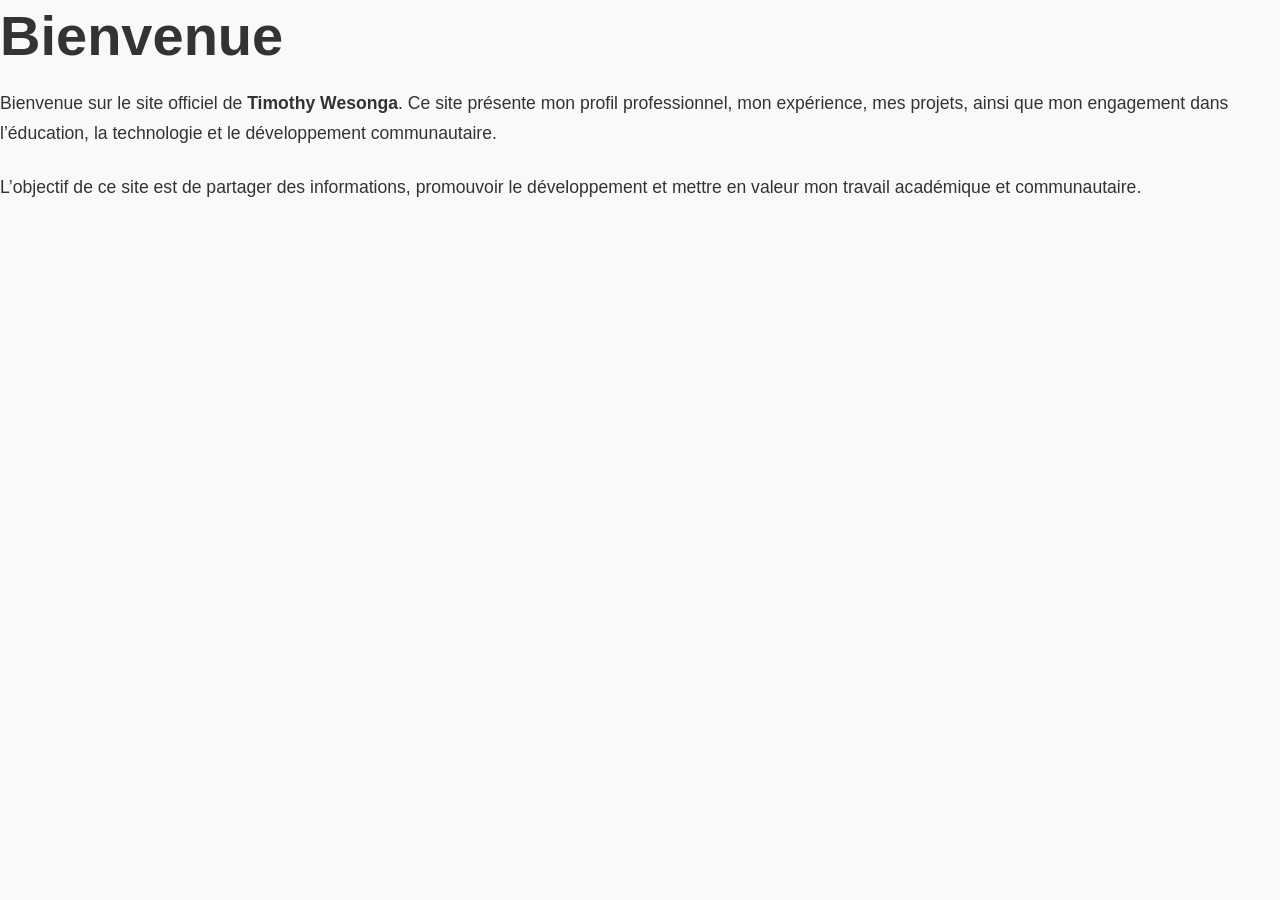
==== fr/index.html @ 4a637038 "Create index.html" ====
<!DOCTYPE html>
<html lang="fr">
<head>
  <meta charset="UTF-8">
  <title>Français | Timothy Wesonga</title>
  <link rel="stylesheet" href="../styles.css">
</head>
<body>

  <h1>Bienvenue</h1>

  <p>
    Bienvenue sur le site officiel de <strong>Timothy Wesonga</strong>.
    Ce site présente mon profil professionnel, mon expérience,
    mes projets, ainsi que mon engagement dans l’éducation,
    la technologie et le développement communautaire.
  </p>

  <p>
    L’objectif de ce site est de partager des informations,
    promouvoir le développement et mettre en valeur mon travail
    académique et communautaire.
  </p>

</body>
</html>
---- styles.css ----
/* Base Styles and Variables */
:root {
    --primary-color: #4361ee;
    --secondary-color: #3a0ca3;
    --accent-color: #4cc9f0;
    --text-color: #333;
    --light-text: #f8f9fa;
    --dark-bg: #0d1b2a;
    --light-bg: #f8f9fa;
    --gray-bg: #e9ecef;
    --transition: all 0.3s ease;
    --shadow: 0 5px 15px rgba(0, 0, 0, 0.1);
    --border-radius: 8px;
}

* {
    margin: 0;
    padding: 0;
    box-sizing: border-box;
}

html {
    scroll-behavior: smooth;
}

body {
    font-family: 'Poppins', sans-serif;
    line-height: 1.7;
    color: var(--text-color);
    background-color: var(--light-bg);
    overflow-x: hidden;
}

/* Custom Cursor */
.cursor {
    position: fixed;
    width: 10px;
    height: 10px;
    border-radius: 50%;
    background-color: var(--primary-color);
    pointer-events: none;
    z-index: 9999;
    transform: translate(-50%, -50%);
    transition: width 0.2s, height 0.2s;
    mix-blend-mode: difference;
}

.cursor-follower {
    position: fixed;
    width: 30px;
    height: 30px;
    border-radius: 50%;
    border: 1px solid var(--primary-color);
    pointer-events: none;
    z-index: 9998;
    transform: translate(-50%, -50%);
    transition: 0.1s ease;
    mix-blend-mode: difference;
}

/* Typography */
h1, h2, h3, h4, h5, h6 {
    font-weight: 700;
    line-height: 1.3;
    margin-bottom: 1rem;
}

h1 {
    font-size: 3.5rem;
    color: var(--text-color);
}

h2 {
    font-size: 2.5rem;
    color: var(--secondary-color);
}

h3 {
    font-size: 1.5rem;
    color: var(--primary-color);
}

p {
    margin-bottom: 1.5rem;
    font-size: 1.1rem;
}

a {
    text-decoration: none;
    color: var(--primary-color);
    transition: var(--transition);
}

a:hover {
    color: var(--secondary-color);
}

/* Buttons */
.btn {
    display: inline-block;
    padding: 12px 24px;
    border-radius: var(--border-radius);
    font-weight: 700;
    text-align: center;
    cursor: pointer;
    transition: var(--transition);
    border: none;
    font-size: 1rem;
}

.primary-btn {
    background-color: var(--primary-color);
    color: var(--light-text);
}

.primary-btn:hover {
    background-color: var(--secondary-color);
    color: var(--light-text);
    transform: translateY(-3px);
    box-shadow: var(--shadow);
}

.secondary-btn {
    background-color: transparent;
    color: var(--primary-color);
    border: 2px solid var(--primary-color);
}

.secondary-btn:hover {
    background-color: var(--primary-color);
    color: var(--light-text);
    transform: translateY(-3px);
    box-shadow: var(--shadow);
}

/* Layout */
.section-header {
    text-align: center;
    margin-bottom: 3rem;
}

.underline {
    height: 4px;
    width: 60px;
    background: linear-gradient(to right, var(--primary-color), var(--accent-color));
    margin: 0 auto;
    border-radius: 2px;
}

section {
    padding: 6rem 0;
}

.container {
    max-width: 1200px;
    margin: 0 auto;
    padding: 0 2rem;
}

/* Navigation */
header {
    position: fixed;
    top: 0;
    left: 0;
    width: 100%;
    z-index: 1000;
    background-color: rgba(255, 255, 255, 0.95);
    box-shadow: 0 2px 10px rgba(0, 0, 0, 0.1);
    backdrop-filter: blur(10px);
}

nav {
    display: flex;
    justify-content: space-between;
    align-items: center;
    padding: 1.5rem 5%;
    max-width: 1400px;
    margin: 0 auto;
}

.logo {
    font-size: 1.8rem;
    font-weight: 900;
}

.logo-text {
    color: var(--text-color);
}
.logo-text {
    background-color: var(--primary-color); /* Use primary color */
    color: var(--light-text);               /* White text for contrast */
    padding: 0.3rem 0.6rem;                 /* Small padding */
    border-radius: 5px;                     /* Rounded corners */
    display: inline-block;                  /* Proper padding effect */
    font-weight: 700;                       /* Optional: make logo text bold */
}

.nav-links {
    display: flex;
    list-style: none;
}

.nav-links li {
    margin-left: 2rem;
}

.nav-link {
    color: var(--text-color);
    font-weight: 500;
    position: relative;
    padding: 0.5rem 0;
}

.nav-link::after {
    content: '';
    position: absolute;
    bottom: 0;
    left: 0;
    width: 0;
    height: 2px;
    background: linear-gradient(to right, var(--primary-color), var(--accent-color));
    transition: var(--transition);
}

.nav-link:hover::after,
.nav-link.active::after {
    width: 100%;
}

.menu-toggle {
    display: none;
    flex-direction: column;
    cursor: pointer;
}

.bar {
    width: 25px;
    height: 3px;
    background-color: var(--text-color);
    margin: 3px 0;
    transition: var(--transition);
}

/* Hero Section */

/* Hero Name Styling */
.hero-name {
    font-size: 3rem;         /* make it bigger */
    font-weight: 800;        /* make it bold */
    color: var(--primary-color); /* stand out from background */
    margin-bottom: 1rem;
    line-height: 1.2;
    text-align: left;
}

/* Responsive adjustments */
@media (max-width: 1024px) {
    .hero-name {
        font-size: 2.8rem;
        text-align: center;
    }
}

@media (max-width: 768px) {
    .hero-name {
        font-size: 2.4rem;
    }
}

@media (max-width: 480px) {
    .hero-name {
        font-size: 2rem;
    }
}
.hero {
    min-height: 100vh;
    display: flex;
    align-items: center;
    justify-content: space-between;
    padding: 0 5%;
    max-width: 1400px;
    margin: 0 auto;
    padding-top: 10rem;
}

.hero-content {
    flex: 1;
    padding-right: 2rem;
}

.animate-text {
    opacity: 0;
    transform: translateY(20px);
    animation: fadeInUp 1s forwards 0.5s;
}

.roles {
    height: 40px;
    overflow: hidden;
    margin-bottom: 2rem;
}

.role-wrapper {
    animation: slideRoles 14s infinite;
}

.role {
    display: block;
    height: 40px;
    line-height: 40px;
    font-size: 1.5rem;
    font-weight: 500;
    color: var(--accent-color);
}

.hero-description {
    font-size: 1.2rem;
    margin-bottom: 2rem;
    opacity: 0;
    transform: translateY(20px);
    animation: fadeInUp 1s forwards 0.8s;
}

.cta-buttons {
    display: flex;
    gap: 1rem;
    opacity: 0;
    transform: translateY(20px);
    animation: fadeInUp 1s forwards 1.1s;
}

.hero-image {
    flex: 1;
    position: relative;
    display: flex;
    justify-content: center;
    align-items: center;
}

.shape {
    position: absolute;
    width: 400px;
    height: 400px;
    background: linear-gradient(45deg, var(--primary-color), var(--accent-color));
    border-radius: 30% 70% 70% 30% / 30% 30% 70% 70%;
    animation: morphShape 10s infinite;
    opacity: 0.2;
}

.image-container {
    position: relative;
    z-index: 2;
    width: 250px;
    height: 250px;
    border-radius: 50%;
    overflow: hidden;
    box-shadow: var(--shadow);
    border: 5px solid white;
     margin: 0 auto;         /* center if needed */
}

.profile-image {
    width: 100%;
    height: 100%;
    object-fit: cover;
}

.floating-badge {
    position: absolute;
    background-color: white;
    padding: 0.8rem 1.2rem;
    border-radius: var(--border-radius);
    box-shadow: var(--shadow);
    display: flex;
    align-items: center;
    gap: 0.5rem;
    z-index: 3;
}

.floating-badge i {
    color: var(--primary-color);
}

.education {
    top: 10%;
    right: 5%;
    animation: float 3s infinite;
}

.experience {
    bottom: 10%;
    left: 5%;
    animation: float 3s infinite reverse;
}

/* ABOUT SECTION FIX — Fits Perfectly on All Screens */
.about-container {
    max-height: 150px;
    overflow-y: auto;         /* add vertical scroll */
    padding-right: 0.5rem;
}
.about-content {
    display: flex;
    align-items: flex-start;
    justify-content: space-between;
    gap: 3rem;
    max-width: 1200px;
    margin: 0 auto;
    padding: 2rem;
    flex-wrap: wrap; /* allows stacking on smaller screens */
}

/* Text Width Balanced */
.about-text {
    flex: 1 1 55%;
    font-size: 1.35rem;
    line-height: 1.8;
    color: var(--text-color);
}

/* Image Balanced */
.about-image {
    flex: 1 1 35%;
    max-width: 400px;
    border-radius: var(--border-radius);
    overflow: hidden;
    box-shadow: var(--shadow);
    transform: rotate(3deg);
    transition: var(--transition);
}

/* Rotation effect on hover */
.about-image:hover {
    transform: rotate(0deg);
}

.about-image img {
    width: 100%;
    height: auto;
    display: block;
}

/* Responsive Behavior */
@media (max-width: 992px) {
    .about-content {
        flex-direction: column;
        text-align: center;
    }

    .about-text {
        flex: 1 1 100%;
        text-align: left;
    }

    .about-image {
        margin: 3rem auto;
        transform: rotate(0deg);
        max-width: 350px;
    }
}

@media (max-width: 700px) {
    .about-text {
        font-size: 1.20rem;
    }

    .about-image {
        max-width: 300px;
    }
}

/* Expertise Section */
.expertise-grid {
    display: grid;
    grid-template-columns: repeat(auto-fill, minmax(300px, 1fr));
    gap: 2rem;
    max-width: 1200px;
    margin: 0 auto;
    padding: 0 2rem;
}

.expertise-card {
    background-color: white;
    padding: 2rem;
    border-radius: var(--border-radius);
    box-shadow: var(--shadow);
    transition: var(--transition);
    position: relative;
    overflow: hidden;
    z-index: 1;
}

.expertise-card::before {
    content: '';
    position: absolute;
    top: 0;
    left: 0;
    width: 100%;
    height: 100%;
    background: linear-gradient(3deg, var(--primary-color), var(--accent-color));
    z-index: -1;
    transform: scaleY(0);
    transform-origin: bottom;
    transition: transform 0.3s;
}

.expertise-card:hover {
    transform: translateY(-10px);
}

.expertise-card:hover::before {
    transform: scaleY(1);
}

.expertise-card:hover h3,
.expertise-card:hover p {
    color: white;
}

.expertise-card:hover .expertise-icon {
    background-color: white;
    color: var(--primary-color);
}

.expertise-icon {
    width: 60px;
    height: 60px;
    background-color: var(--gray-bg);
    border-radius: 50%;
    display: flex;
    align-items: center;
    justify-content: center;
    margin-bottom: 1.5rem;
    transition: var(--transition);
}

.expertise-icon i {
    font-size: 1.5rem;
    color: var(--primary-color);
    transition: var(--transition);
}

.expertise-card h3 {
    margin-bottom: 1rem;
    transition: var(--transition);
}

.expertise-card p {
    margin-bottom: 0;
    transition: var(--transition);
}

/* Projects Section */ PROJECT SECTION
.hero-image {
    flex: 1;
    position: relative;
    display: flex;
    justify-content: center;
    align-items: center;
    min-width: 300px;  /* ensures container does not collapse */
}

.image-container {
    position: relative;
    z-index: 10; /* higher than .shape */
    width: 350px;
    height: 350px;
    border-radius: 50%;
    overflow: hidden;
    box-shadow: var(--shadow);
    border: 5px solid white;
}

.profile-image {
    width: 100%;
    height: 100%;
    object-fit: cover;
    display: block;
}
@media (max-width: 1024px) {
    .image-container {
        width: 200px;
        height: 200px;
    }
}

@media (max-width: 768px) {
    .image-container {
        width: 180px;
        height: 180px;
    }
}

@media (max-width: 480px) {
    .image-container {
        width: 150px;
        height: 150px;
    }
}

.shape {
    position: absolute;
    width: 400px;
    height: 400px;
    background: linear-gradient(45deg, var(--primary-color), var(--accent-color));
    border-radius: 30% 70% 70% 30% / 30% 30% 70% 70%;
    animation: morphShape 10s infinite;
    opacity: 0.15; /* lower opacity so image is visible */
    z-index: 1;    /* behind the image */
}

.project-filters {
    display: flex;
    justify-content: center;
    flex-wrap: wrap;
    gap: 1rem;
    margin-bottom: 3rem;
}

.filter-btn {
    padding: 0.5rem 1.5rem;
    background-color: var(--gray-bg);
    border: none;
    border-radius: 30px;
    cursor: pointer;
    font-weight: 500;
    transition: var(--transition);
}

.filter-btn.active,
.filter-btn:hover {
    background-color: var(--primary-color);
    color: white;
}

.projects-grid {
    display: grid;
    grid-template-columns: repeat(auto-fill, minmax(350px, 1fr));
    gap: 2rem;
    max-width: 1200px;
    margin: 0 auto;
    padding: 0 2rem;
}

.project-card {
    background-color: white;
    border-radius: var(--border-radius);
    overflow: hidden;
    box-shadow: var(--shadow);
    transition: var(--transition);
}

.project-card:hover {
    transform: translateY(-10px);
    box-shadow: 0 15px 30px rgba(0, 0, 0, 0.15);
}

.project-image {
    height: 200px;
    overflow: hidden;
}

.project-image img {
    width: 100%;
    height: 100%;
    object-fit: cover;
    transition: transform 0.5s;
}

.project-card:hover .project-image img {
    transform: scale(1.1);
}

.project-content {
    padding: 1.5rem;
}

.project-tags {
    display: flex;
    flex-wrap: wrap;
    gap: 0.5rem;
    margin: 1rem 0;
}

.tag {
    background-color: var(--gray-bg);
    padding: 0.3rem 0.8rem;
    border-radius: 20px;
    font-size: 0.8rem;
}

.project-link {
    display: inline-flex;
    align-items: center;
    gap: 0.5rem;
    font-weight: 600;
    margin-top: 1rem;
}

.project-link i {
    transition: transform 0.3s;
}

.project-link:hover i {
    transform: translateX(5px);
}

.projects-cta {
    text-align: center;
    margin-top: 3rem;
}

/* Make project card images fit properly */
.project-image {
    width: 100%;
    height: 180px;               /* fixed card height */
    display: flex;
    align-items: center;
    justify-content: center;
    overflow: hidden;            /* prevent overflow */
    border-radius: var(--border-radius);
    background-color: #fff;      /* optional: clean background */
}

.project-image img {
    width: 100%;
    height: 100%;
    object-fit: contain;        /* preserve full image within container */
    object-position: center;
}
@media (max-width: 768px) {
    .project-image {
        height: 140px;   /* slightly smaller on phones */
    }
}


/* Publications Section */
.publications-list {
    max-width: 900px;
    margin: 0 auto;
    padding: 0 2rem;
}

.publication-item {
    display: flex;
    margin-bottom: 2.5rem;
    background-color: white;
    border-radius: var(--border-radius);
    overflow: hidden;
    box-shadow: var(--shadow);
    transition: var(--transition);
}

.publication-item:hover {
    transform: translateX(10px);
    box-shadow: 0 10px 20px rgba(0, 0, 0, 0.1);
}

.publication-year {
    background-color: var(--primary-color);
    color: white;
    padding: 2.5rem 1.5rem;
    font-size: 1.5rem;
    font-weight: 700;
    display: flex;
    align-items: center;
    justify-content: center;
    min-width: 120px;
}
.publication-content {
    padding: 1.5rem;
    flex: 1;
}

.publication-journal {
    color: var(--primary-color);
    font-style: italic;
    margin-bottom: 0.5rem;
}

.publication-abstract {
    margin-bottom: 1rem;
}

.publication-link {
    display: inline-flex;
    align-items: center;
    gap: 0.5rem;
    font-weight: 600;
}

.publication-link i {
    transition: transform 0.3s;
}

.publication-link:hover i {
    transform: translateX(5px);
}

.publications-cta {
    text-align: center;
    margin-top: 3rem;
}
/* Contact Section */
.contact-container {
    display: flex;
    gap: 4rem;
    max-width: 1200px;
    margin: 0 auto;
    padding: 0 2rem;
}

.contact-info,
.contact-form {
    flex: 1;
}

.contact-details {
    margin: 2rem 0;
}

.contact-item {
    display: flex;
    align-items: center;
    gap: 1rem;
    margin-bottom: 1rem;
}

.contact-item i {
    width: 40px;
    height: 40px;
    background-color: var(--gray-bg);
    border-radius: 50%;
    display: flex;
    align-items: center;
    justify-content: center;
    color: var(--primary-color);
}

.social-link {
    display: inline-flex;
    align-items: center;
    gap: 0.5rem; /* space between icon and text */
    text-decoration: none;
    color: var(--primary-color);
    transition: var(--transition);
}

.social-link i {
    font-size: 1.2rem;
}

/* Optional hover effect */
.social-link:hover {
    color: var(--secondary-color);
}

.form-group {
    margin-bottom: 1.5rem;
}

label {
    display: block;
    margin-bottom: 0.5rem;
    font-weight: 500;
}

input,
textarea {
    width: 100%;
    padding: 0.8rem;
    border: 1px solid #ddd;
    border-radius: var(--border-radius);
    font-family: inherit;
    transition: var(--transition);
}

input:focus,
textarea:focus {
    outline: none;
    border-color: var(--primary-color);
    box-shadow: 0 0 0 2px rgba(67, 97, 238, 0.2);
}

/* ===== Gallery Section ===== */
/* Gallery Header Styling */
.gallery-header {
    text-align: center;
    margin-bottom: 2rem;
    background: linear-gradient(90deg, #1e3c72, #2a5298); /* smooth blue gradient */
    padding: 1.5rem 1rem;
    border-radius: 12px;
    color: white; /* text color */
    box-shadow: 0 5px 15px rgba(0,0,0,0.2);
}

.gallery-header h2 {
    font-size: 2rem;
    margin-bottom: 0.5rem;
    font-weight: 700;
    color: #ffffff; /* white */
    text-shadow: 1px 1px 2px rgba(0,0,0,0.3);
}

.gallery-header p {
    font-size: 1.1rem;
    color: #e0e7ff; /* lighter blue for paragraph */
    max-width: 700px;
    margin: 0 auto;
    line-height: 1.5;
}
#gallery {
  padding: 40px 16px;
  background-color: #f8f9fa;
  text-align: center;
}

.gallery-header h2 {
  font-size: 2rem;
  margin-bottom: 8px;
  color: #333;
}

.gallery-header p {
  max-width: 720px;
  margin: 0 auto 20px;
  color: #555;
}

.graduation-slider {
  overflow: hidden;
  position: relative;
  width: 90%;
  max-width: 1000px;
  margin: 20px auto;
  border-radius: 12px;
}

.slide-track {
  display: flex;
  width: calc(300px * 42); /* 21 images * 2 repeated = 42 */
  animation: scroll 25s linear infinite; /* 2 sec per image ~ 4s per original image */
}

.slide-track img {
  width: 250px;
  height: 289px;
  object-fit: cover;
  margin-right: 12px;
  border-radius: 12px;
  background-color: #f8f9fa; /* optional: adds background for empty space */
}

@keyframes scroll {
  0% { transform: translateX(0); }
  100% { transform: translateX(-50%); } /* scroll half the track for continuous effect */
}

/* Footer */
/* ===============================
   Language Drop-up (Professional)
   =============================== */

.language-dropup {
  position: relative;
  display: inline-block;
  font-family: Arial, Helvetica, sans-serif;
}

/* Drop-up button */
.dropup-btn {
  background-color: #fff;
  border: 1px solid #ccc;
  padding: 8px 14px;
  cursor: pointer;
  border-radius: 6px;
  font-size: 14px;
  color: maroon; /* Language text in maroon */
  display: flex;
  align-items: center;
  gap: 6px;
}

/* Arrow indicator */
.dropup-btn::after {
  content: " ▲";
  font-size: 0.7em;
  color: maroon;
}

/* Drop-up menu */
.dropup-content {
  display: none;
  position: absolute;
  bottom: 100%; /* Menu opens upwards */
  left: 0;
  background-color: #fff;
  min-width: 160px;
  margin: 6px 0 0;
  padding: 0;
  list-style: none;
  border-radius: 6px;
  border: 1px solid #ccc;
  box-shadow: 0 8px 16px rgba(0, 0, 0, 0.15);
  z-index: 1000;
}

/* Language items */
.dropup-content .lang-item a {
  display: block;
  padding: 10px 14px;
  text-decoration: none;
  font-size: 14px;
  color: maroon; /* Language text in maroon */
}

/* Hover effect */
.dropup-content .lang-item a:hover {
  background-color: #f5f5f5;
}

/* Show drop-up on hover */
.language-dropup:hover .dropup-content {
  display: block;
}

/* ===============================
   Card / Section Styling
   =============================== */

.card {
  border: 1px solid #ccc;
  padding: 16px;
  border-radius: 8px;
  background-color: #fff;
}

/* ===============================
   Responsive Adjustments
   =============================== */

@media (max-width: 600px) {
  .bottom-lang {
    flex-wrap: wrap;
    gap: 8px;
  }
}


/* Bottom Layer */
.bottom-layer {
  position: relative;
  width: 100%;
  background: linear-gradient(90deg, #1b2f57, #264a87);
  color: #fff;
  padding: 14px 20px;
  font-size: 14px;
}

/* Content Layout */
.bottom-content {
  max-width: 1200px;
  margin: auto;
  display: flex;
  justify-content: space-between;
  align-items: center;
  flex-wrap: wrap;
}

/* Scroll To Top Button */
#scrollTopBtn {
  position: fixed;
  bottom: 20px;
  right: 20px;
  background: #2f80ed;
  color: #fff;
  border: none;
  border-radius: 12px;
  width: 48px;
  height: 48px;
  font-size: 20px;
  cursor: pointer;
  display: none;
  box-shadow: 0 6px 18px rgba(0,0,0,0.3);
  transition: transform 0.3s, background 0.3s;
}

#scrollTopBtn:hover {
  background: #1c5fd4;
  transform: translateY(-4px);
}

/* Mobile Responsive */
@media (max-width: 768px) {
  .bottom-content {
    flex-direction: column;
    gap: 6px;
    text-align: center;
  }
}

footer {
    background-color: var(--dark-bg);
    color: var(--light-text);
    padding: 4rem 0 0;
}
.footer-bottom {
    text-align: center;         /* center the text */
    padding: 1.2rem 0;          /* vertical spacing */
    background-color: #0d1b2a;  /* match footer background */
    color: #FFFFFF;             /* footer text color */
    font-size: 1.15rem;
    opacity: 1.5;
    width: 100%;                /* ensure it spans full width */
    margin-top: 1.3rem;           /* optional spacing from above content */
}
@media (max-width: 768px) {
    .footer-bottom {
        font-size: 1.2rem;
    }
}

.footer-content {
    display: flex;
    justify-content: space-between;
    flex-wrap: wrap;
    gap: 2rem;
    max-width: 1200px;
    margin: 0 auto;
    padding: 0 2rem;
}

.footer-logo p {
    margin-top: 1rem;
    opacity: 0.8;
}

.footer-links h4,
.footer-newsletter h4 {
    color: white;
    margin-bottom: 1.5rem;
    position: relative;
    display: inline-block;
}

.footer-links h4::after,
.footer-newsletter h4::after {
    content: '';
    position: absolute;
    bottom: -5px;
    left: 0;
    width: 50px;
    height: 2px;
    background-color: var(--primary-color);
}

.footer-links ul {
    list-style: none;
}

.footer-links li {
    margin-bottom: 0.8rem;
}

.footer-links a {
    color: var(--light-text);
    opacity: 0.8;
    transition: var(--transition);
}

.footer-links a:hover {
    opacity: 1;
    color: var(--accent-color);
}

/* Footer social links — mobile friendly */
@media (max-width: 768px) {
    .social-links-list {
        display: flex;
        flex-wrap: wrap;           /* allow wrapping to next line */
        justify-content: center;    /* center links horizontally */
        gap: 0.8rem;               /* spacing between links */
        padding: 0;
        margin: 1rem 0;
    }

    .social-links-list li {
        display: inline-flex;      /* ensure links behave as inline items */
        width: auto;               /* auto width so nothing is cut off */
    }

    .social-links-list a {
        font-size: 1rem;           /* slightly smaller font on mobile */
        padding: 0.3rem 0.5rem;
        white-space: nowrap;       /* prevent text from breaking */
    }
}

.footer-newsletter p {
    opacity: 0.8;
    margin-bottom: 1.5rem;
}

.newsletter-form {
    display: flex;
}

.newsletter-form input {
    flex: 1;
    border-radius: var(--border-radius) 0 0 var(--border-radius);
    border: none;
}

.newsletter-form button {
    background-color: var(--primary-color);
    color: white;
    border: none;
    padding: 0 1.5rem;
    border-radius: 0 var(--border-radius) var(--border-radius) 0;
    cursor: pointer;
    transition: var(--transition);
}

.newsletter-form button:hover {
    background-color: var(--secondary-color);
}

/* Animations */
@keyframes fadeInUp {
    to {
        opacity: 1;
        transform: translateY(0);
    }
}

@keyframes slideRoles {
    0%, 14% {
        transform: translateY(0);
    }
    16%, 30% {
        transform: translateY(-40px);
    }
    32%, 44% {
        transform: translateY(-80px);
    }
    46%, 58% {
        transform: translateY(-120px);
    }
    60%, 72% {
        transform: translateY(-160px);
    }
    74%, 86% {
        transform: translateY(-200px);
    }
    88%, 100% {
        transform: translateY(-240px);
    }
}

@keyframes morphShape {
    0% {
        border-radius: 30% 70% 70% 30% / 30% 30% 70% 70%;
    }
    25% {
        border-radius: 58% 42% 75% 25% / 76% 46% 54% 24%;
    }
    50% {
        border-radius: 50% 50% 33% 67% / 55% 27% 73% 45%;
    }
    75% {
        border-radius: 33% 67% 58% 42% / 63% 68% 32% 37%;
    }
    100% {
        border-radius: 30% 70% 70% 30% / 30% 30% 70% 70%;
    }
}

@keyframes float {
    0% {
        transform: translateY(0);
    }
    50% {
        transform: translateY(-10px);
    }
    100% {
        transform: translateY(0);
    }
}

/* Media Queries */
@media (max-width: 1024px) {
    h1 {
        font-size: 3rem;
    }
    
    h2 {
        font-size: 2.2rem;
    }
    
    .hero {
        flex-direction: column;
        text-align: center;
        gap: 3rem;
    }
    
    .hero-content {
        padding-right: 0;
    }
    
    .cta-buttons {
        justify-content: center;
    }
    
    .about-content {
        flex-direction: column;
        gap: 3rem;
    }
    
    .contact-container {
        flex-direction: column;
        gap: 3rem;
    }
}

@media (max-width: 768px) {
    h1 {
        font-size: 2.5rem;
    }
    
    h2 {
        font-size: 2rem;
    }
    
    .nav-links {
        position: fixed;
        top: 80px;
        left: 0;
        width: 100%;
        background-color: white;
        flex-direction: column;
        align-items: center;
        padding: 2rem 0;
        box-shadow: 0 5px 10px rgba(0, 0, 0, 0.1);
        transform: translateY(-150%);
        transition: transform 0.3s ease;
    }
    
    .nav-links.active {
        transform: translateY(0);
    }
    
    .nav-links li {
        margin: 1rem 0;
    }
    
    .menu-toggle {
        display: flex;
    }
    
    .menu-toggle.active .bar:nth-child(1) {
        transform: rotate(-45deg) translate(-5px, 6px);
    }
    
    .menu-toggle.active .bar:nth-child(2) {
        opacity: 0;
    }
    
    .menu-toggle.active .bar:nth-child(3) {
        transform: rotate(45deg) translate(-5px, -6px);
    }
    
    .shape {
        width: 300px;
        height: 300px;
    }
    
    .image-container {
        width: 250px;
        height: 250px;
    }
    
    .stats-container {
        flex-direction: column;
        gap: 1.5rem;
    }
    
    .publication-item {
        flex-direction: column;
    }
    
    .publication-year {
        padding: 1rem;
        width: 100%;
    }
    
    .footer-content {
        flex-direction: column;
        text-align: center;
    }
    .social-links-list {
    list-style: none;
    display: flex;
    justify-content: center; /* center horizontally */
    gap: 2rem;               /* space between links */
    padding: 0;
    margin: 1rem 0;
}

.social-links-list li {
    display: inline-block;
}

.social-links-list a {
    text-decoration: none;
    color: var(--primary-color);
    font-weight: 500;
    display: flex;
    align-items: center;
    gap: 0.5rem;            /* space between icon and text */
    transition: color 0.3s, transform 0.3s;
}

.social-links-list a i {
    font-size: 1.2rem;       /* icon size */
}

.social-links-list a:hover {
    color: var(--secondary-color);
    transform: translateY(-3px);
}
    .newsletter-form {
        flex-direction: column;
        gap: 1rem;
    }
    
    .newsletter-form input,
    .newsletter-form button {
        border-radius: var(--border-radius);
    }
}

@media (max-width: 480px) {
    section {
        padding: 4rem 0;
    }
    
    h1 {
        font-size: 2rem;
    }
    
    h2 {
        font-size: 1.8rem;
    }
    
    .projects-grid {
        grid-template-columns: 1fr;
    }
}
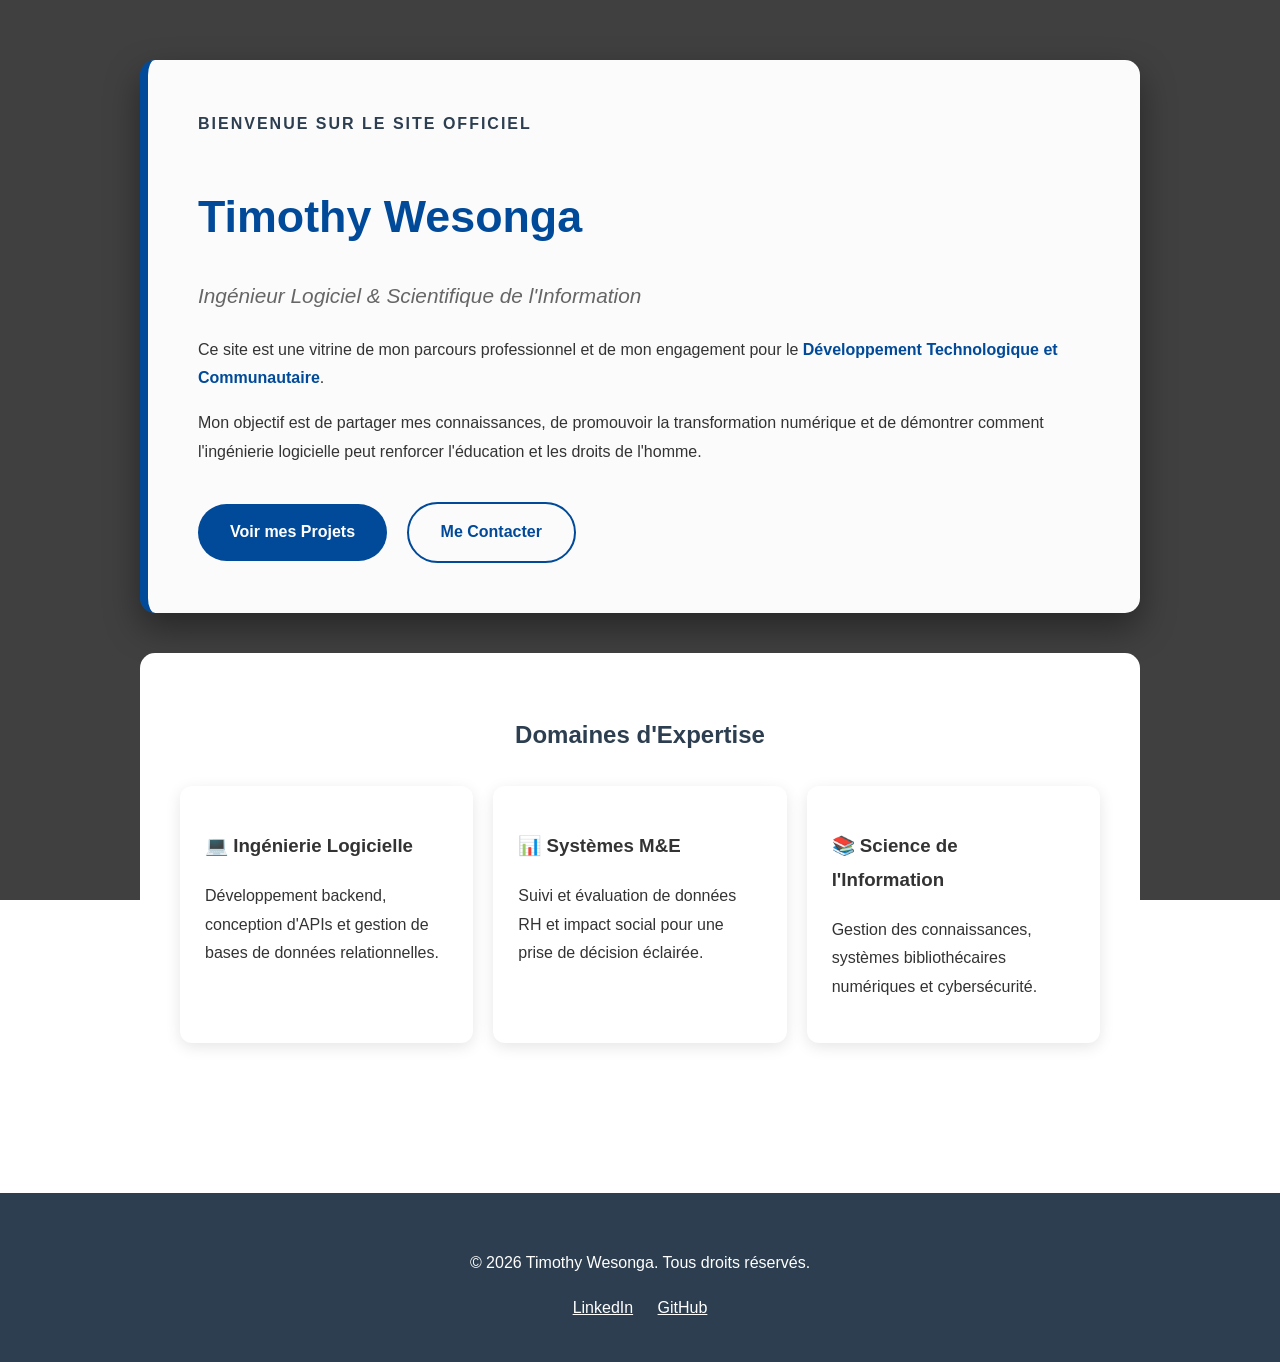
==== commit c5d6519b: "Update index.html" ====
--- a/fr/index.html
+++ b/fr/index.html
@@ -1,26 +1,163 @@
 <!DOCTYPE html>
 <html lang="fr">
 <head>
-  <meta charset="UTF-8">
-  <title>Français | Timothy Wesonga</title>
-  <link rel="stylesheet" href="../styles.css">
+    <meta charset="UTF-8">
+    <meta name="viewport" content="width=device-width, initial-scale=1.0">
+    <title>Timothy Wesonga | Ingénieur Logiciel & Scientifique de l'Information</title>
+    <style>
+        :root {
+            --primary-color: #004a99;
+            --secondary-color: #2c3e50;
+            --accent-color: #e67e22;
+            --text-color: #333;
+            --light-bg: #f4f7f6;
+            /* Image de fond professionnelle (Tech/Library blend) */
+            --bg-image: url('https://images.unsplash.com/photo-1451187580459-43490279c0fa?auto=format&fit=crop&q=80&w=2072');
+        }
+
+        body {
+            font-family: 'Inter', sans-serif;
+            line-height: 1.8;
+            color: var(--text-color);
+            margin: 0;
+            padding: 0;
+            background: linear-gradient(rgba(0, 0, 0, 0.75), rgba(0, 0, 0, 0.75)), var(--bg-image);
+            background-size: cover;
+            background-position: center;
+            background-attachment: fixed;
+        }
+
+        .container {
+            max-width: 1000px;
+            margin: 0 auto;
+            padding: 60px 20px;
+        }
+
+        .welcome-card {
+            background: rgba(255, 255, 255, 0.98);
+            padding: 50px;
+            border-radius: 15px;
+            box-shadow: 0 15px 35px rgba(0,0,0,0.4);
+            border-left: 8px solid var(--primary-color);
+            margin-bottom: 40px;
+        }
+
+        h1 {
+            color: var(--primary-color);
+            font-size: 2.8rem;
+            margin-bottom: 5px;
+        }
+
+        .subtitle {
+            font-weight: 600;
+            color: var(--secondary-color);
+            text-transform: uppercase;
+            letter-spacing: 2px;
+            margin-bottom: 25px;
+            display: block;
+        }
+
+        .highlight {
+            color: var(--primary-color);
+            font-weight: bold;
+        }
+
+        .expertise-grid {
+            display: grid;
+            grid-template-columns: repeat(auto-fit, minmax(280px, 1fr));
+            gap: 20px;
+            margin-top: 30px;
+        }
+
+        .skill-item {
+            background: white;
+            padding: 25px;
+            border-radius: 12px;
+            transition: 0.3s ease;
+            box-shadow: 0 4px 15px rgba(0,0,0,0.1);
+        }
+
+        .skill-item:hover {
+            transform: translateY(-10px);
+            border-bottom: 4px solid var(--accent-color);
+        }
+
+        .btn-group { margin-top: 35px; }
+        .btn {
+            display: inline-block;
+            padding: 14px 32px;
+            border-radius: 50px;
+            text-decoration: none;
+            font-weight: bold;
+            transition: 0.3s;
+            margin-right: 15px;
+        }
+        .btn-main { background: var(--primary-color); color: white; }
+        .btn-outline { border: 2px solid var(--primary-color); color: var(--primary-color); }
+
+        footer {
+            background: var(--secondary-color);
+            color: white;
+            text-align: center;
+            padding: 40px 20px;
+            margin-top: 50px;
+        }
+
+        @media (max-width: 768px) {
+            h1 { font-size: 2rem; }
+        }
+    </style>
 </head>
 <body>
 
-  <h1>Bienvenue</h1>
+<div class="container">
+    <section class="welcome-card">
+        <span class="subtitle">Bienvenue sur le Site Officiel</span>
+        <h1>Timothy Wesonga</h1>
+        <p style="font-size: 1.3rem; color: #666;"><em>Ingénieur Logiciel & Scientifique de l'Information</em></p>
+        
+        <div class="bio-text">
+            <p>
+                Ce site est une vitrine de mon parcours professionnel et de mon engagement pour le 
+                <span class="highlight">Développement Technologique et Communautaire</span>. 
+            </p>
+            <p>
+                Mon objectif est de partager mes connaissances, de promouvoir la transformation numérique et de démontrer comment l'ingénierie logicielle peut renforcer l'éducation et les droits de l'homme.
+            </p>
+        </div>
 
-  <p>
-    Bienvenue sur le site officiel de <strong>Timothy Wesonga</strong>.
-    Ce site présente mon profil professionnel, mon expérience,
-    mes projets, ainsi que mon engagement dans l’éducation,
-    la technologie et le développement communautaire.
-  </p>
+        <div class="btn-group">
+            <a href="#projects" class="btn btn-main">Voir mes Projets</a>
+            <a href="#contact" class="btn btn-outline">Me Contacter</a>
+        </div>
+    </section>
 
-  <p>
-    L’objectif de ce site est de partager des informations,
-    promouvoir le développement et mettre en valeur mon travail
-    académique et communautaire.
-  </p>
+    <div style="background: white; border-radius: 15px; padding: 40px;">
+        <h2 style="text-align: center; color: var(--secondary-color);">Domaines d'Expertise</h2>
+        <div class="expertise-grid">
+            <div class="skill-item">
+                <h3>💻 Ingénierie Logicielle</h3>
+                <p>Développement backend, conception d'APIs et gestion de bases de données relationnelles.</p>
+            </div>
+            <div class="skill-item">
+                <h3>📊 Systèmes M&E</h3>
+                <p>Suivi et évaluation de données RH et impact social pour une prise de décision éclairée.</p>
+            </div>
+            <div class="skill-item">
+                <h3>📚 Science de l'Information</h3>
+                <p>Gestion des connaissances, systèmes bibliothécaires numériques et cybersécurité.</p>
+            </div>
+        </div>
+    </div>
+</div>
+
+<footer>
+    <p>&copy; 2026 Timothy Wesonga. Tous droits réservés.</p>
+    <div style="margin-top: 10px;">
+        <a href="#" style="color: white; margin: 0 10px;">LinkedIn</a>
+        <a href="#" style="color: white; margin: 0 10px;">GitHub</a>
+    </div>
+</footer>
 
 </body>
 </html>
